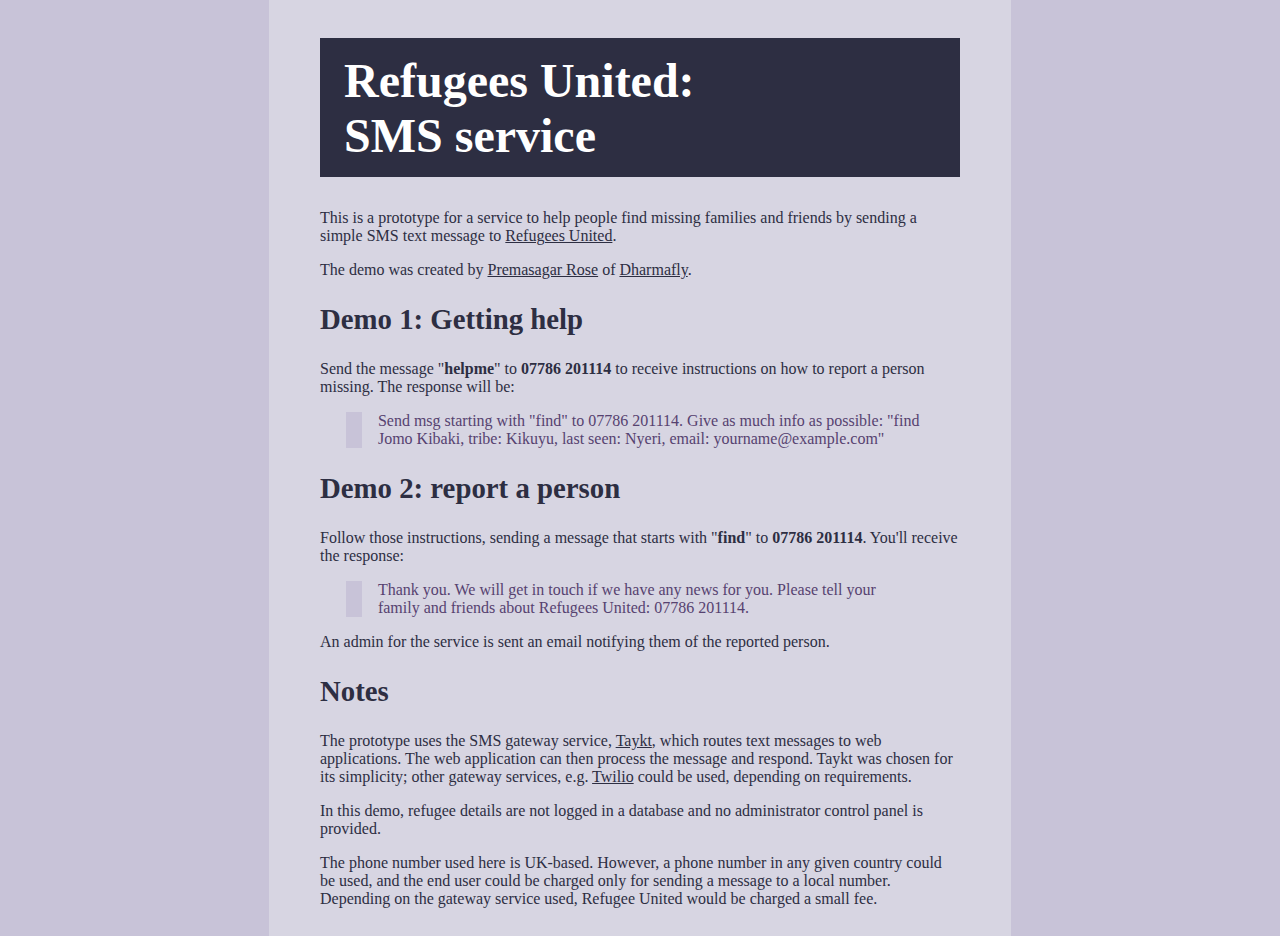
==== index.html @ ff21d8e6 "Add basic information page" ====
<!DOCTYPE html>
<html lang="en">
    <head>
        <meta charset="utf-8">
        <meta name="viewport" content="width=device-width,initial-scale=1.0">
        <title></title>
        <link rel="stylesheet" href="css/style.css">
    </head>
    <body>
        <h1>Refugees United: <br>SMS service</h1>

        <p>This is a prototype for a service to help people find missing families and friends by sending a simple SMS text message to <a href="http://refunite.org">Refugees United</a>.<p>

        <p>The demo was created by <a href="http://premasagar.com">Premasagar Rose</a> of <a href="http://dharmafly.com">Dharmafly</a>.</p>


        <h2>Demo 1: Getting help</h2>
        <p>Send the message "<strong>helpme</strong>" to <strong>07786 201114</strong> to receive instructions on how to report a person missing. The response will be:</p>

        <blockquote>
        	Send msg starting with "find" to 07786 201114. Give as much info as possible: "find Jomo Kibaki, tribe: Kikuyu, last seen: Nyeri, email: yourname@example.com"
        </blockquote>

        <h2>Demo 2: report a person</h2>
        <p>Follow those instructions, sending a message that starts with "<strong>find</strong>" to <strong>07786 201114</strong>. You'll receive the response:</p>

        <blockquote>
        	Thank you. We will get in touch if we have any news for you. Please tell your family and friends about Refugees United: 07786 201114.
        </blockquote>

       	<p>An admin for the service is sent an email notifying them of the reported person.</p>


        <h2>Notes</h2>

        <p>The prototype uses the SMS gateway service, <a href="http://taykt.com">Taykt</a>, which routes text messages to web applications. The web application can then process the message and respond. Taykt was chosen for its simplicity; other gateway services, e.g. <a href="http://www.twilio.com">Twilio</a> could be used, depending on requirements.</p>

        <p>In this demo, refugee details are not logged in a database and no administrator control panel is provided.</p>

        <p>The phone number used here is UK-based. However, a phone number in any given country could be used, and the end user could be charged only for sending a message to a local number. Depending on the gateway service used, Refugee United would be charged a small fee.</p>
    </body>
</html>
---- css/style.css ----
html {
    background-color: #c8c3d8;
}
body {
    margin: 0 auto;
    max-width: 40em;
    font-family: georgia, serif;
    color: #2d2e42;
    background-color: #d7d5e2;
    padding: 3% 4% 1%;
}
a {
    color: #2d2e42;
}
a img {
    border: none;
}
body > h1 {
    background-color: #2d2e42;
    margin-top:0;
    color: #fff;
    font-size:3em;
    padding:0.3em 0.5em;
}
body > h1 a {
    color: #fff;
    text-decoration:none;
    display:block;
    padding:0.38em 0.618em
}
body > h2 {
    font-size:1.8em;
}
body > h3 {
    font-size:1.4em;
}
blockquote {
    padding-left:1em;
    margin-left:1.62em;
    border-left:16px solid #c8c3d8;
}
blockquote, blockquote a {
    color:#564270;
}
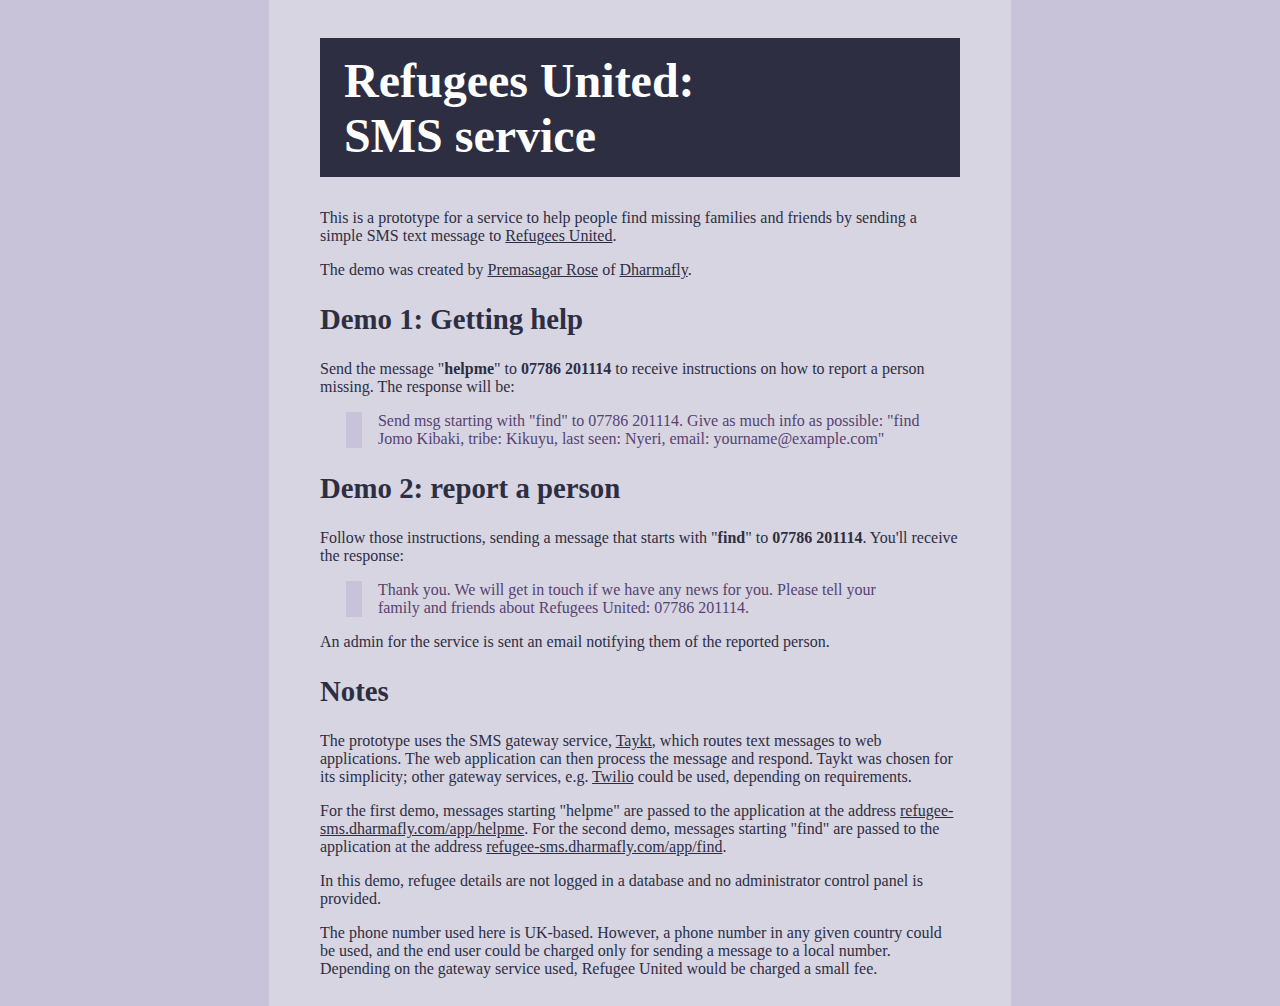
==== commit 2a04884f: "Add app response resources" ====
--- a/index.html
+++ b/index.html
@@ -35,6 +35,8 @@
 
         <p>The prototype uses the SMS gateway service, <a href="http://taykt.com">Taykt</a>, which routes text messages to web applications. The web application can then process the message and respond. Taykt was chosen for its simplicity; other gateway services, e.g. <a href="http://www.twilio.com">Twilio</a> could be used, depending on requirements.</p>
 
+        <p>For the first demo, messages starting "helpme" are passed to the application at the address <a href="http://refugee-sms.dharmafly.com/app/helpme">refugee-sms.dharmafly.com/app/helpme</a>. For the second demo, messages starting "find" are passed to the application at the address <a href="http://refugee-sms.dharmafly.com/app/find">refugee-sms.dharmafly.com/app/find</a>.
+
         <p>In this demo, refugee details are not logged in a database and no administrator control panel is provided.</p>
 
         <p>The phone number used here is UK-based. However, a phone number in any given country could be used, and the end user could be charged only for sending a message to a local number. Depending on the gateway service used, Refugee United would be charged a small fee.</p>
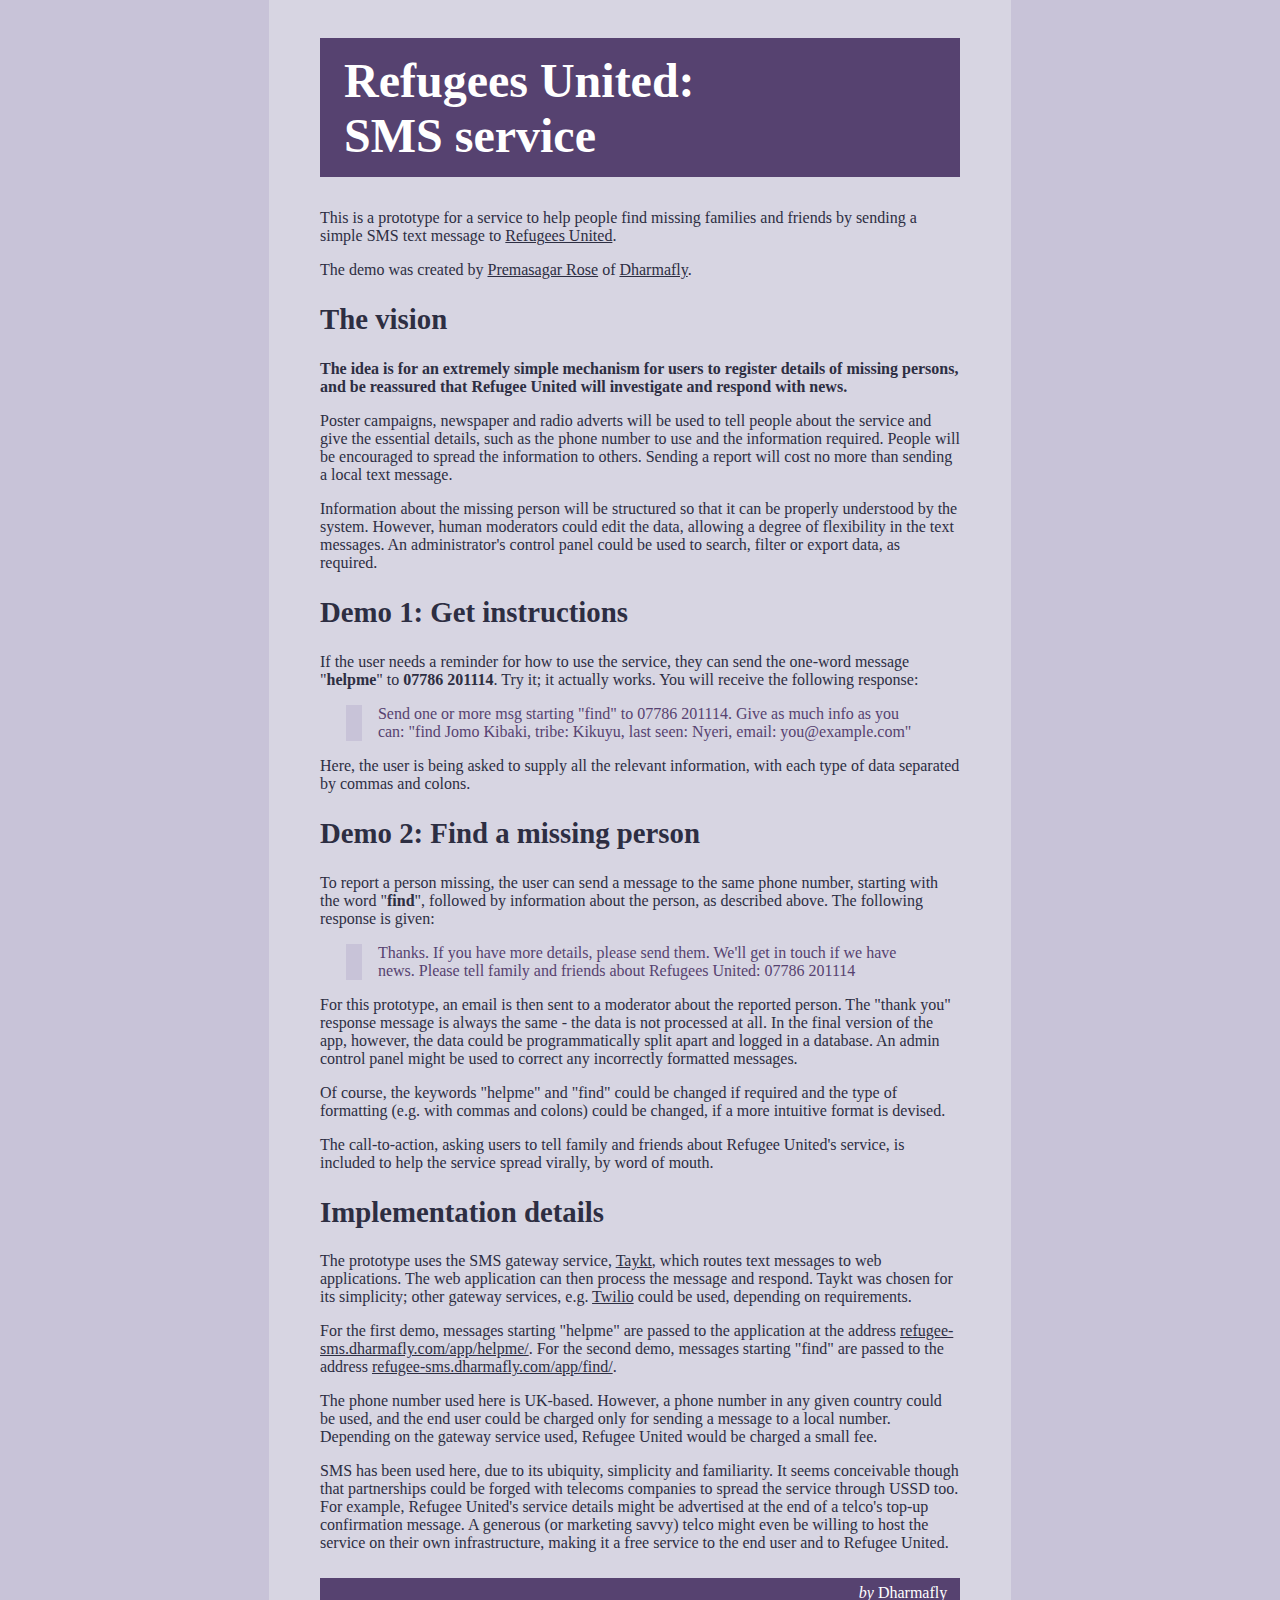
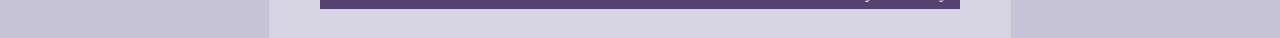
==== commit e852252e: "Update text" ====
--- a/index.html
+++ b/index.html
@@ -3,8 +3,9 @@
     <head>
         <meta charset="utf-8">
         <meta name="viewport" content="width=device-width,initial-scale=1.0">
-        <title></title>
+        <title>Refugees United: SMS service</title>
         <link rel="stylesheet" href="css/style.css">
+        <link rel="shortcut icon" href="favicon.ico" type="image/x-icon">
     </head>
     <body>
         <h1>Refugees United: <br>SMS service</h1>
@@ -14,31 +15,50 @@
         <p>The demo was created by <a href="http://premasagar.com">Premasagar Rose</a> of <a href="http://dharmafly.com">Dharmafly</a>.</p>
 
 
-        <h2>Demo 1: Getting help</h2>
-        <p>Send the message "<strong>helpme</strong>" to <strong>07786 201114</strong> to receive instructions on how to report a person missing. The response will be:</p>
+        <h2>The vision</h2>
+        <p><strong>The idea is for an extremely simple mechanism for users to register details of missing persons, and be reassured that Refugee United will investigate and respond with news.</strong></p>
+
+        <p>Poster campaigns, newspaper and radio adverts will be used to tell people about the service and give the essential details, such as the phone number to use and the information required. People will be encouraged to spread the information to others. Sending a report will cost no more than sending a local text message.</p>
+
+        <p>Information about the missing person will be structured so that it can be properly understood by the system. However, human moderators could edit the data, allowing a degree of flexibility in the text messages. An administrator's control panel could be used to search, filter or export data, as required.</p>
+
+
+        <h2>Demo 1: Get instructions</h2>
+
+        <p>If the user needs a reminder for how to use the service, they can send the one-word message "<strong>helpme</strong>" to <strong>07786 201114</strong>. Try it; it actually works. You will receive the following response:</p>
 
         <blockquote>
-        	Send msg starting with "find" to 07786 201114. Give as much info as possible: "find Jomo Kibaki, tribe: Kikuyu, last seen: Nyeri, email: yourname@example.com"
+        	Send one or more msg starting "find" to 07786 201114. Give as much info as you can: "find Jomo Kibaki, tribe: Kikuyu, last seen: Nyeri, email: you@example.com"
         </blockquote>
 
-        <h2>Demo 2: report a person</h2>
-        <p>Follow those instructions, sending a message that starts with "<strong>find</strong>" to <strong>07786 201114</strong>. You'll receive the response:</p>
+        <p>Here, the user is being asked to supply all the relevant information, with each type of data separated by commas and colons.</p>
+
+
+        <h2>Demo 2: Find a missing person</h2>
+
+        <p>To report a person missing, the user can send a message to the same phone number, starting with the word "<strong>find</strong>", followed by information about the person, as described above. The following response is given:</p>
 
         <blockquote>
-        	Thank you. We will get in touch if we have any news for you. Please tell your family and friends about Refugees United: 07786 201114.
+        	Thanks. If you have more details, please send them. We'll get in touch if we have news. Please tell family and friends about Refugees United: 07786 201114
         </blockquote>
 
-       	<p>An admin for the service is sent an email notifying them of the reported person.</p>
+        <p>For this prototype, an email is then sent to a moderator about the reported person. The "thank you" response message is always the same - the data is not processed at all. In the final version of the app, however, the data could be programmatically split apart and logged in a database. An admin control panel might be used to correct any incorrectly formatted messages.</p>
+
+        <p>Of course, the keywords "helpme" and "find" could be changed if required and the type of formatting (e.g. with commas and colons) could be changed, if a more intuitive format is devised.</p>
+
+        <p>The call-to-action, asking users to tell family and friends about Refugee United's service, is included to help the service spread virally, by word of mouth.</p>
 
 
-        <h2>Notes</h2>
+        <h2>Implementation details</h2>
 
         <p>The prototype uses the SMS gateway service, <a href="http://taykt.com">Taykt</a>, which routes text messages to web applications. The web application can then process the message and respond. Taykt was chosen for its simplicity; other gateway services, e.g. <a href="http://www.twilio.com">Twilio</a> could be used, depending on requirements.</p>
 
-        <p>For the first demo, messages starting "helpme" are passed to the application at the address <a href="http://refugee-sms.dharmafly.com/app/helpme">refugee-sms.dharmafly.com/app/helpme</a>. For the second demo, messages starting "find" are passed to the application at the address <a href="http://refugee-sms.dharmafly.com/app/find">refugee-sms.dharmafly.com/app/find</a>.
-
-        <p>In this demo, refugee details are not logged in a database and no administrator control panel is provided.</p>
+        <p>For the first demo, messages starting "helpme" are passed to the application at the address <a href="http://refugee-sms.dharmafly.com/app/helpme/">refugee-sms.dharmafly.com/app/helpme/</a>. For the second demo, messages starting "find" are passed to the address <a href="http://refugee-sms.dharmafly.com/app/find/">refugee-sms.dharmafly.com/app/find/</a>.
 
         <p>The phone number used here is UK-based. However, a phone number in any given country could be used, and the end user could be charged only for sending a message to a local number. Depending on the gateway service used, Refugee United would be charged a small fee.</p>
+
+        <p>SMS has been used here, due to its ubiquity, simplicity and familiarity. It seems conceivable though that partnerships could be forged with telecoms companies to spread the service through USSD too. For example, Refugee United's service details might be advertised at the end of a telco's top-up confirmation message. A generous (or marketing savvy) telco might even be willing to host the service on their own infrastructure, making it a free service to the end user and to Refugee United.</p>
+
+        <p class="footer"><em>by</em> <a href="http://dharmafly.com">Dharmafly</a></p>
     </body>
 </html>--- a/css/style.css
+++ b/css/style.css
@@ -12,11 +12,14 @@
 a {
     color: #2d2e42;
 }
+a:hover {
+    color: #564270;
+}
 a img {
     border: none;
 }
 body > h1 {
-    background-color: #2d2e42;
+    background-color: #564270;
     margin-top:0;
     color: #fff;
     font-size:3em;
@@ -40,5 +43,19 @@
     border-left:16px solid #c8c3d8;
 }
 blockquote, blockquote a {
-    color:#564270;
+    color: #564270;
+}
+.footer {
+    margin-top: 1.6em;
+    padding: 0.4em 0.8em;
+    background-color: #564270;
+    color: #fff;
+    text-align: right;
+}
+.footer a {
+    color: #fff;
+    text-decoration: none;
+}
+.footer a:hover {
+    text-decoration: underline;
 }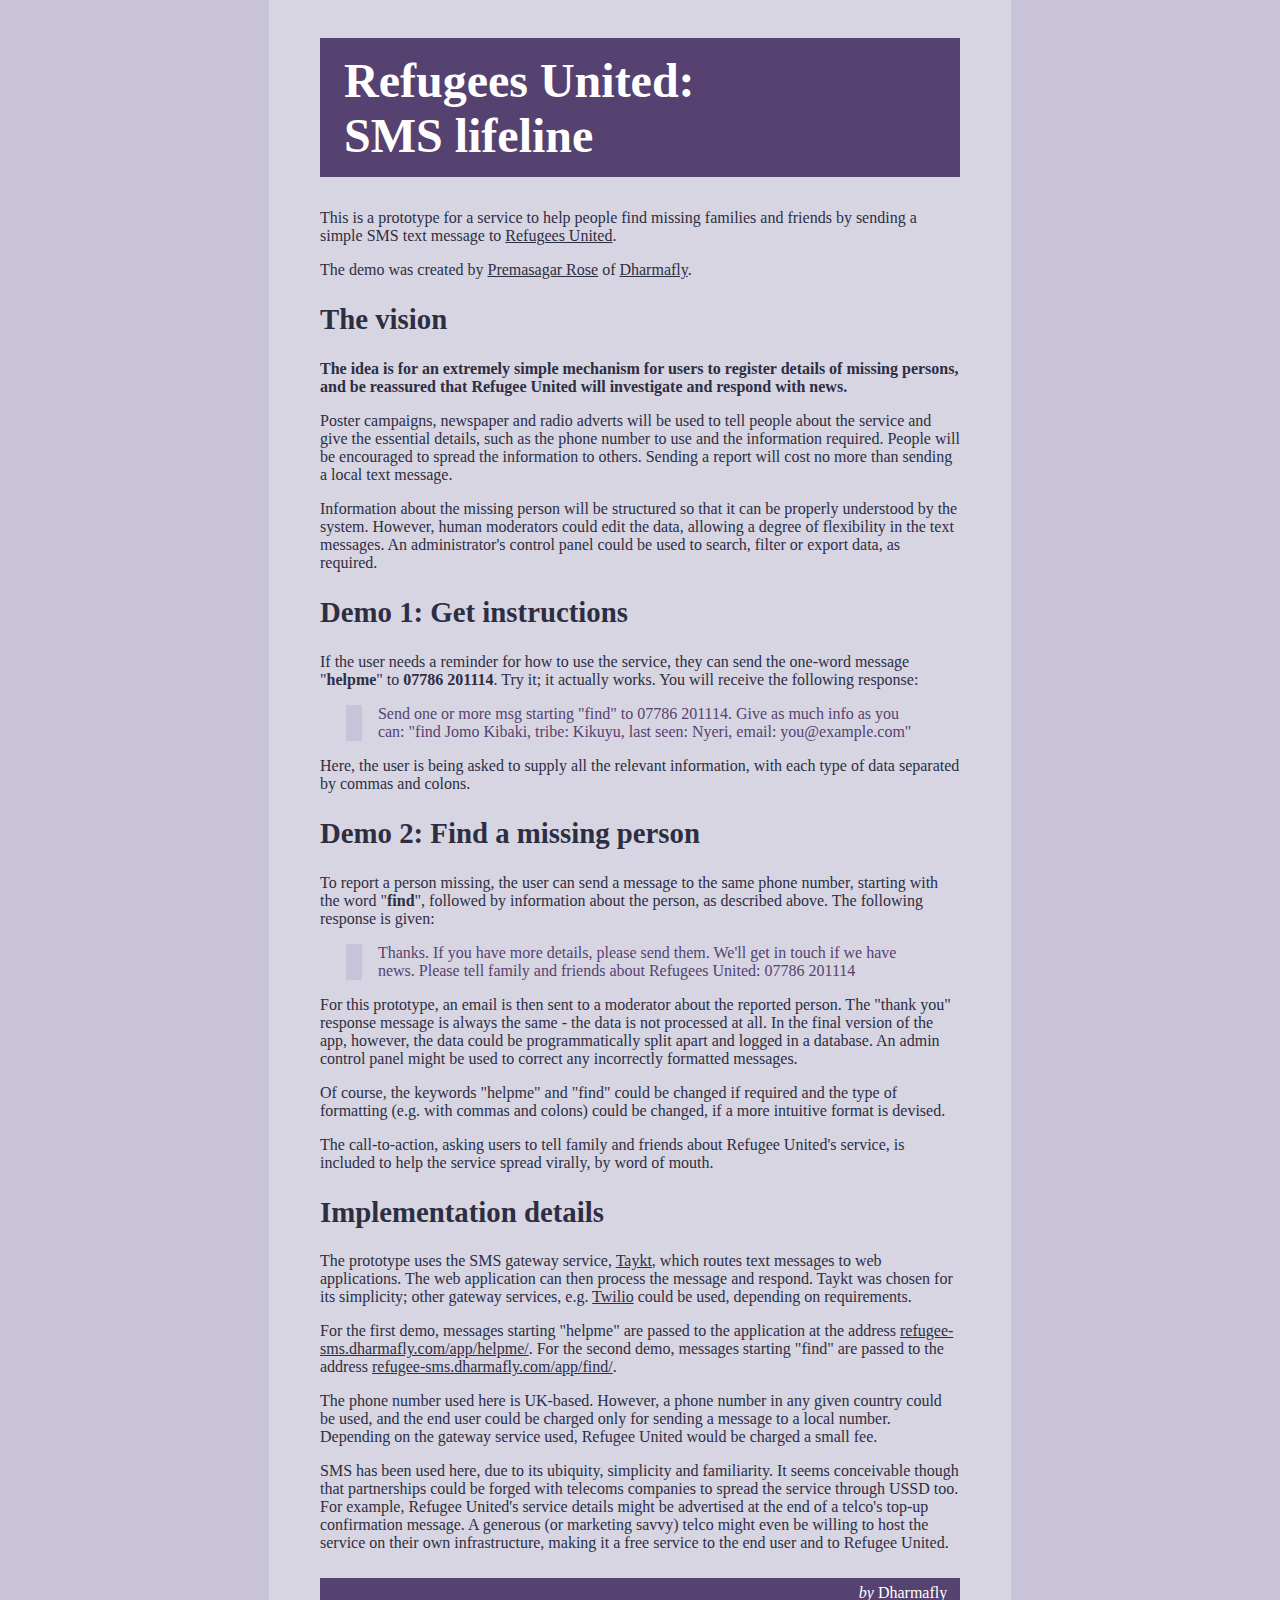
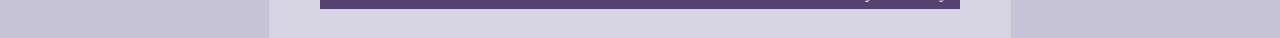
==== commit cd3b3c26: "Edit title" ====
--- a/index.html
+++ b/index.html
@@ -8,7 +8,7 @@
         <link rel="shortcut icon" href="favicon.ico" type="image/x-icon">
     </head>
     <body>
-        <h1>Refugees United: <br>SMS service</h1>
+        <h1>Refugees United: <br>SMS lifeline</h1>
 
         <p>This is a prototype for a service to help people find missing families and friends by sending a simple SMS text message to <a href="http://refunite.org">Refugees United</a>.<p>
 
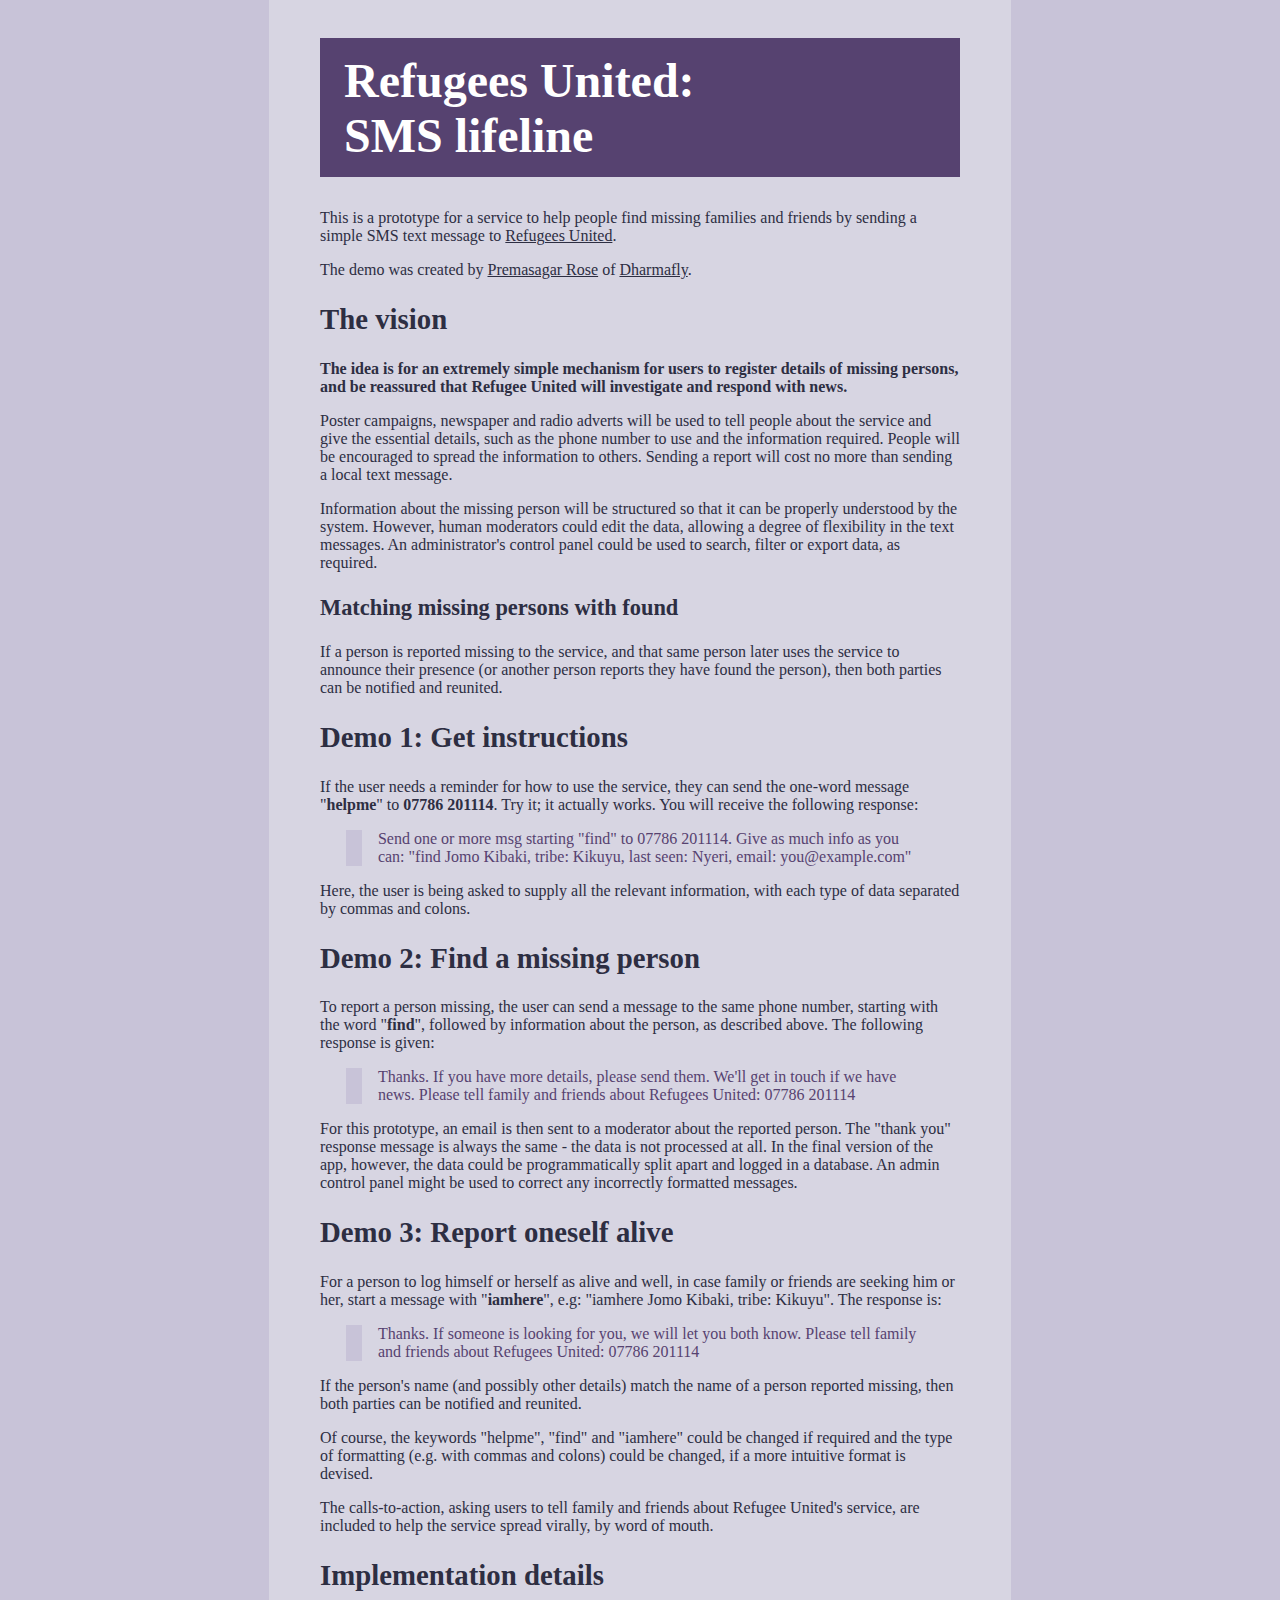
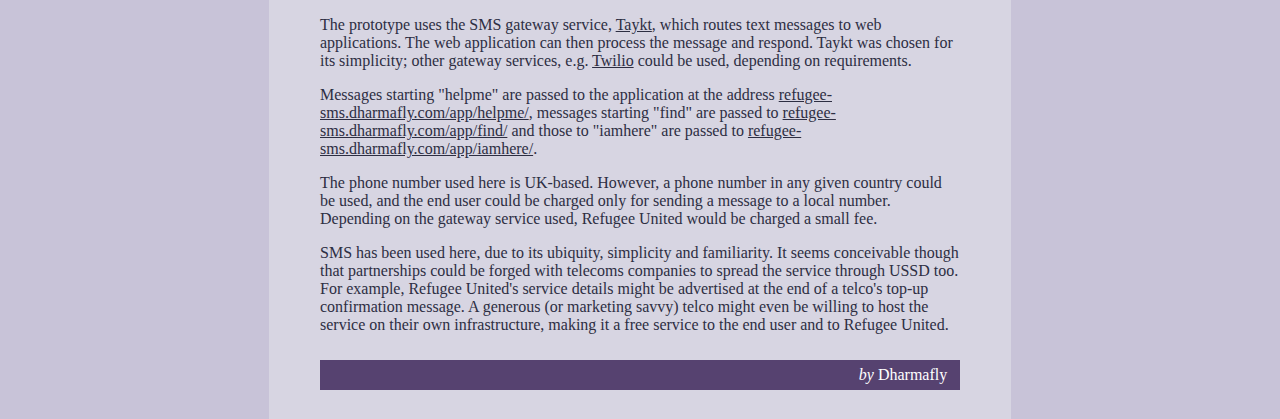
==== commit 208ab4dd: "Tweak text" ====
--- a/index.html
+++ b/index.html
@@ -16,11 +16,17 @@
 
 
         <h2>The vision</h2>
+
         <p><strong>The idea is for an extremely simple mechanism for users to register details of missing persons, and be reassured that Refugee United will investigate and respond with news.</strong></p>
 
         <p>Poster campaigns, newspaper and radio adverts will be used to tell people about the service and give the essential details, such as the phone number to use and the information required. People will be encouraged to spread the information to others. Sending a report will cost no more than sending a local text message.</p>
 
         <p>Information about the missing person will be structured so that it can be properly understood by the system. However, human moderators could edit the data, allowing a degree of flexibility in the text messages. An administrator's control panel could be used to search, filter or export data, as required.</p>
+
+
+        <h3>Matching missing persons with found</h3>
+
+        <p>If a person is reported missing to the service, and that same person later uses the service to announce their presence (or another person reports they have found the person), then both parties can be notified and reunited.</p>
 
 
         <h2>Demo 1: Get instructions</h2>
@@ -44,16 +50,27 @@
 
         <p>For this prototype, an email is then sent to a moderator about the reported person. The "thank you" response message is always the same - the data is not processed at all. In the final version of the app, however, the data could be programmatically split apart and logged in a database. An admin control panel might be used to correct any incorrectly formatted messages.</p>
 
-        <p>Of course, the keywords "helpme" and "find" could be changed if required and the type of formatting (e.g. with commas and colons) could be changed, if a more intuitive format is devised.</p>
 
-        <p>The call-to-action, asking users to tell family and friends about Refugee United's service, is included to help the service spread virally, by word of mouth.</p>
+        <h2>Demo 3: Report oneself alive</h2>
+
+        <p>For a person to log himself or herself as alive and well, in case family or friends are seeking him or her, start a message with "<strong>iamhere</strong>", e.g: "iamhere Jomo Kibaki, tribe: Kikuyu". The response is:</p>
+
+        <blockquote>
+        	Thanks. If someone is looking for you, we will let you both know. Please tell family and friends about Refugees United: 07786 201114
+        </blockquote>
+
+        <p>If the person's name (and possibly other details) match the name of a person reported missing, then both parties can be notified and reunited.</p>
+
+        <p>Of course, the keywords "helpme", "find" and "iamhere" could be changed if required and the type of formatting (e.g. with commas and colons) could be changed, if a more intuitive format is devised.</p>
+
+        <p>The calls-to-action, asking users to tell family and friends about Refugee United's service, are included to help the service spread virally, by word of mouth.</p>
 
 
         <h2>Implementation details</h2>
 
         <p>The prototype uses the SMS gateway service, <a href="http://taykt.com">Taykt</a>, which routes text messages to web applications. The web application can then process the message and respond. Taykt was chosen for its simplicity; other gateway services, e.g. <a href="http://www.twilio.com">Twilio</a> could be used, depending on requirements.</p>
 
-        <p>For the first demo, messages starting "helpme" are passed to the application at the address <a href="http://refugee-sms.dharmafly.com/app/helpme/">refugee-sms.dharmafly.com/app/helpme/</a>. For the second demo, messages starting "find" are passed to the address <a href="http://refugee-sms.dharmafly.com/app/find/">refugee-sms.dharmafly.com/app/find/</a>.
+        <p>Messages starting "helpme" are passed to the application at the address <a href="http://refugee-sms.dharmafly.com/app/helpme/">refugee-sms.dharmafly.com/app/helpme/</a>, messages starting "find" are passed to <a href="http://refugee-sms.dharmafly.com/app/find/">refugee-sms.dharmafly.com/app/find/</a> and those to "iamhere" are passed to <a href="http://refugee-sms.dharmafly.com/app/iamhere/">refugee-sms.dharmafly.com/app/iamhere/</a>.
 
         <p>The phone number used here is UK-based. However, a phone number in any given country could be used, and the end user could be charged only for sending a message to a local number. Depending on the gateway service used, Refugee United would be charged a small fee.</p>
 
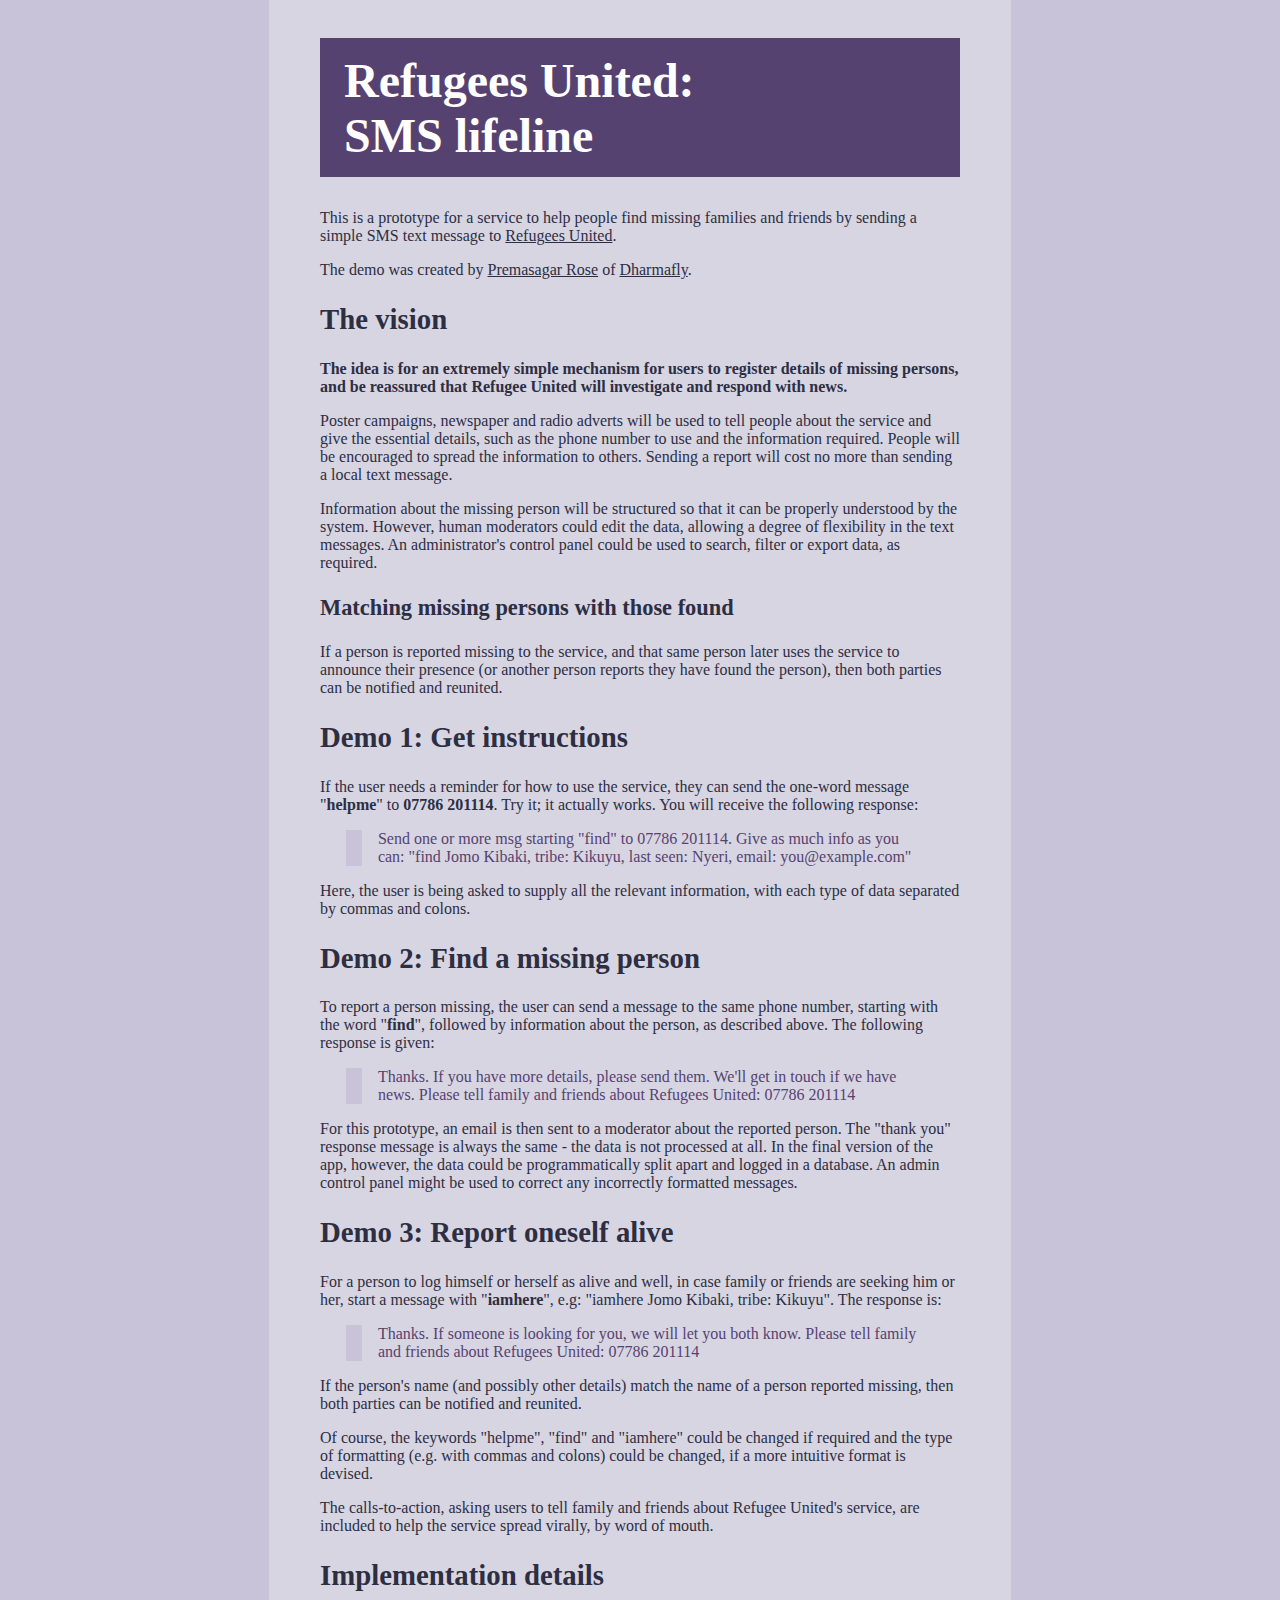
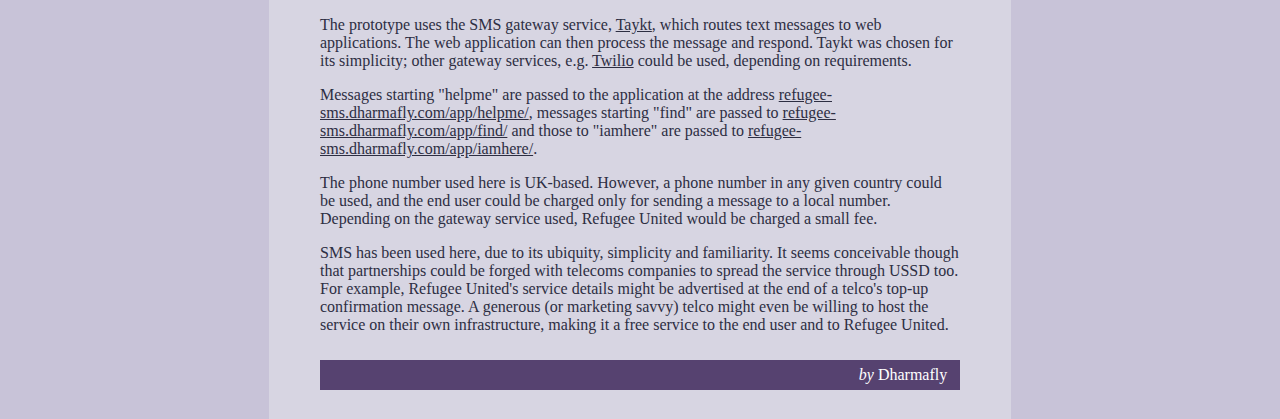
==== commit 724b1550: "Tweak text" ====
--- a/index.html
+++ b/index.html
@@ -24,7 +24,7 @@
         <p>Information about the missing person will be structured so that it can be properly understood by the system. However, human moderators could edit the data, allowing a degree of flexibility in the text messages. An administrator's control panel could be used to search, filter or export data, as required.</p>
 
 
-        <h3>Matching missing persons with found</h3>
+        <h3>Matching missing persons with those found</h3>
 
         <p>If a person is reported missing to the service, and that same person later uses the service to announce their presence (or another person reports they have found the person), then both parties can be notified and reunited.</p>
 
